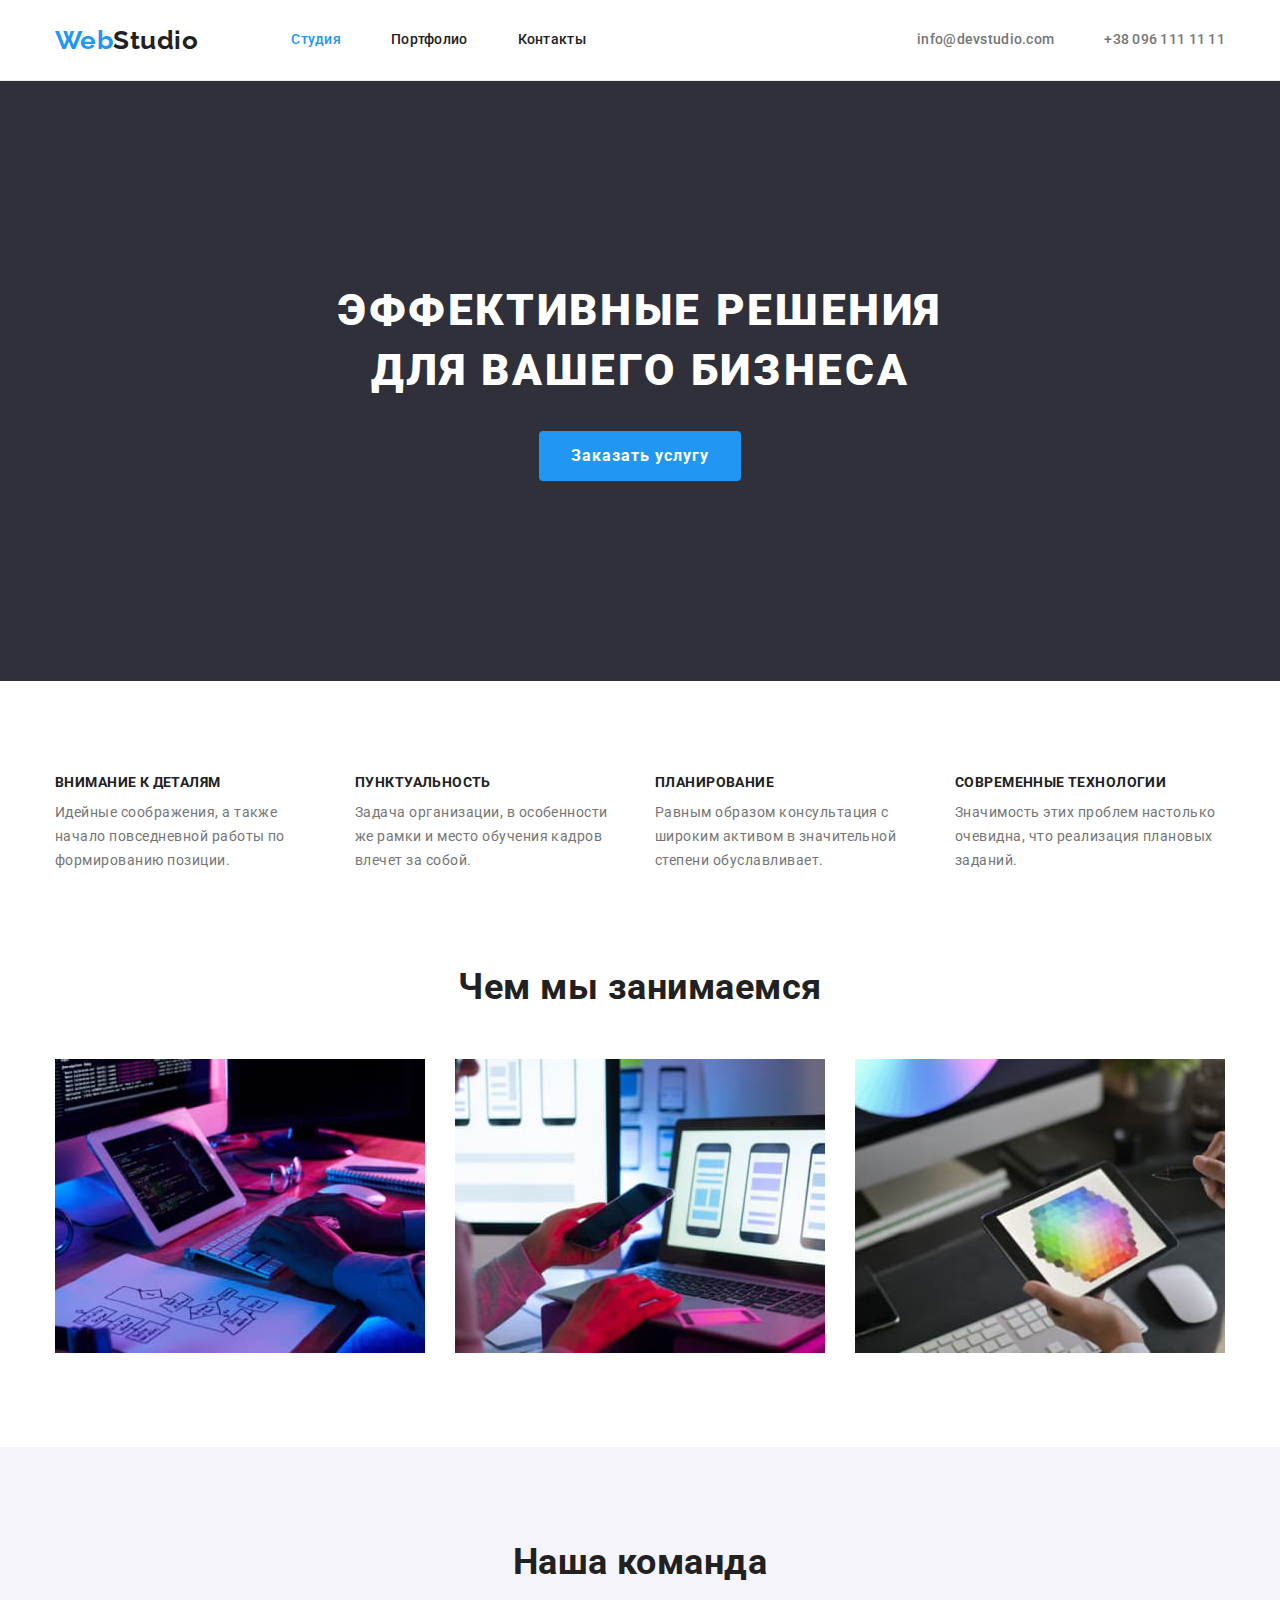
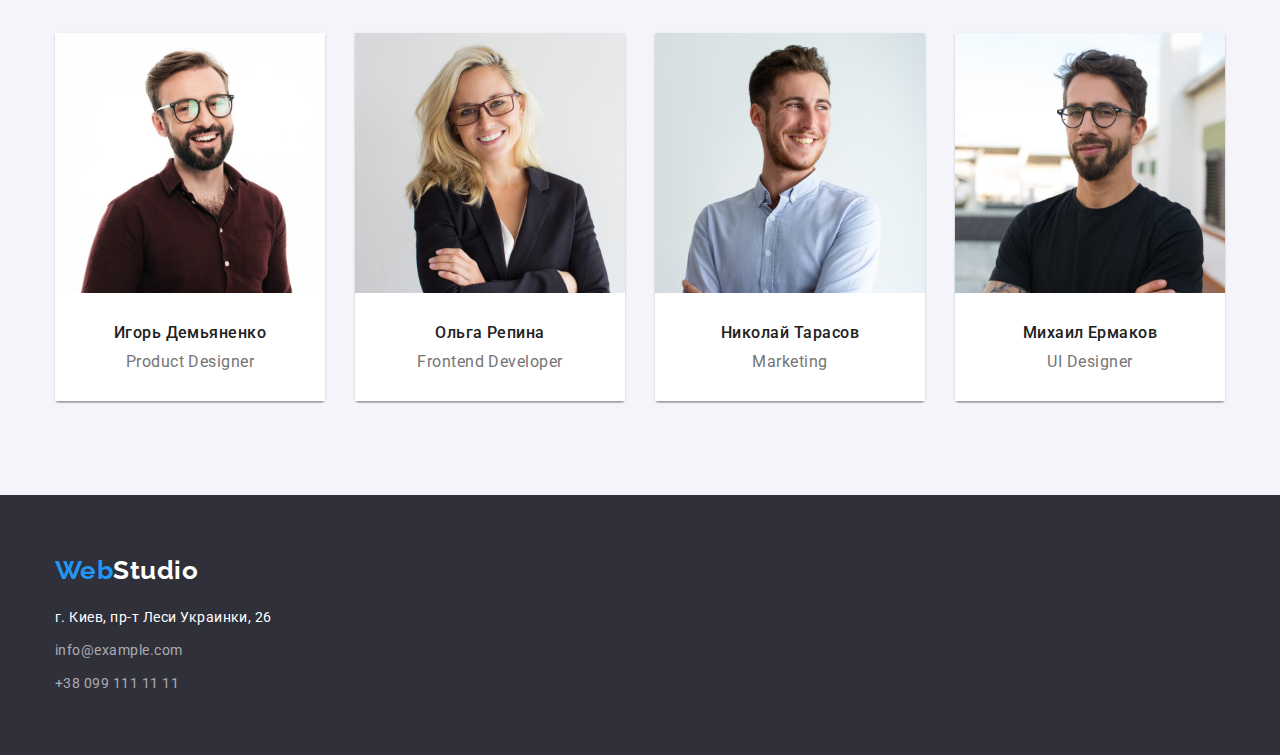
==== index.html @ 47a3d8a3 "hw4" ====
<!DOCTYPE html>
<html lang="ru">
  <head>
    <meta charset="UTF-8" />
    <meta http-equiv="X-UA-Compatible" content="IE=edge" />
    <meta name="viewport" content="width=device-width, initial-scale=1.0" />
    <title lang="en">Web-studio</title>
    <link
      href="https://fonts.googleapis.com/css2?family=Raleway:wght@700&family=Roboto:wght@400;500;700;900&display=swap"
      rel="stylesheet"
    />
    <link
      rel="stylesheet"
      href="https://cdnjs.cloudflare.com/ajax/libs/modern-normalize/1.1.0/modern-normalize.min.css"
    />
    <link rel="stylesheet" href="./css/styles.css" />
  </head>
  <body>
    <!-- Шапка сайта -->
    <header class="header">
      <div class="container nav">
        <nav class="nav">
          <a lang="en" href="./index.html" class="logo link">
            Web<span lang="en" class="logo-dark link">Studio</span>
          </a>

          <ul class="site-nav list">
            <li class="nav-item"><a href="./index.html" class="link current">Студия</a></li>
            <li class="nav-item"><a href="./portfolio.html" class="link">Портфолио</a></li>
            <li class="nav-item"><a href="" class="link">Контакты</a></li>
          </ul>
        </nav>

        <ul class="feedback list">
          <li class="feedback-item">
            <a lang="en" href="mailto:info@devstudio.com" class="link">info@devstudio.com</a>
          </li>
          <li class="feedback-item">
            <a href="tel:+380961111111" class="link">+38 096 111 11 11</a>
          </li>
        </ul>
      </div>
    </header>

    <!-- Основа -->
    <main>
      <!-- Hero -->
      <section class="hero">
        <div class="container">
          <h1 class="hero-title">
            Эффективные решения <br />
            для вашего бизнеса
          </h1>
          <button type="button" class="hero-button">Заказать услугу</button>
        </div>
      </section>

      <!-- Особенности -->
      <section class="section">
        <div class="container">
          <h2 class="section-title visually-hidden">Наши преимущества</h2>

          <ul class="features list">
            <li class="features-item">
              <h3 class="features-title">Внимание к деталям</h3>
              <p class="features-text">
                Идейные соображения, а также начало повседневной работы по формированию позиции.
              </p>
            </li>

            <li class="features-item">
              <h3 class="features-title">Пунктуальность</h3>
              <p class="features-text">
                Задача организации, в особенности же рамки и место обучения кадров влечет за собой.
              </p>
            </li>

            <li class="features-item">
              <h3 class="features-title">Планирование</h3>
              <p class="features-text">
                Равным образом консультация с широким активом в значительной степени обуславливает.
              </p>
            </li>

            <li class="features-item">
              <h3 class="features-title">Современные технологии</h3>
              <p class="features-text">
                Значимость этих проблем настолько очевидна, что реализация плановых заданий.
              </p>
            </li>
          </ul>
        </div>
      </section>

      <!-- Чем мы занимаемся -->

      <section class="section-works section">
        <div class="container">
          <h2 class="section-title">Чем мы занимаемся</h2>
          <ul class="works list">
            <li class="works-item">
              <img class="image" src="./images/img1.jpg" alt="programing" width="370" />
            </li>
            <li class="works-item">
              <img class="image" src="./images/img2.jpg" alt="designing" width="370" />
            </li>
            <li class="works-item">
              <img class="image" src="./images/img3.jpg" alt="styling" width="370" />
            </li>
          </ul>
        </div>
      </section>

      <!-- Наша команда -->
      <section class="section-team section">
        <div class="container">
          <h2 class="section-title teams">Наша команда</h2>

          <ul class="team list">
            <li class="team-item">
              <img class="image" src="./images/ihor.jpg" alt="Игорь Демьяненко" width="270" />
              <div class="team-box">
                <h3 class="team-title">Игорь Демьяненко</h3>
                <p lang="en" class="team-text">Product Designer</p>
              </div>
            </li>
            <li class="team-item">
              <img class="image" src="./images/olha.jpg" alt="Ольга Репина" width="270" />
              <div class="team-box">
                <h3 class="team-title">Ольга Репина</h3>
                <p lang="en" class="team-text">Frontend Developer</p>
              </div>
            </li>
            <li class="team-item">
              <img class="image" src="./images/nikolay.jpg" alt="Николай Тарасов" width="270" />
              <div class="team-box">
                <h3 class="team-title">Николай Тарасов</h3>
                <p lang="en" class="team-text">Marketing</p>
              </div>
            </li>
            <li class="team-item">
              <img class="image" src="./images/mihail.jpg" alt="Михаил Ермаков" width="270" />
              <div class="team-box">
                <h3 class="team-title">Михаил Ермаков</h3>
                <p lang="en" class="team-text">UI Designer</p>
              </div>
            </li>
          </ul>
        </div>
      </section>
    </main>

    <!-- Footer -->
    <footer class="footer">
      <div class="container">
        <div class="logo-bottom">
          <a lang="en" href="./index.html" class="logo link">
            Web<span lang="en" class="logo-light link">Studio</span>
          </a>
        </div>

        <address>
          <ul class="contacts list">
            <li class="contacts-item">
              <a
                href="https://goo.gl/maps/izuGYMJUY2H6Dhw59"
                target="_blank"
                rel="noopener noindex nofollow"
                class="address link"
                >г. Киев, пр-т Леси Украинки, 26</a
              >
            </li>
            <li class="contacts-item">
              <a lang="en" href="mailto:info@example.com" class="link">info@example.com</a>
            </li>

            <li class="contacts-item">
              <a href="tel:+380991111111" class="link">+38 099 111 11 11</a>
            </li>
          </ul>
        </address>
      </div>
    </footer>
  </body>
</html>
---- css/styles.css ----
/* палитра цветов
Основной цвет текста #212121;
Вторичный цвет текста #757575;
Акцентный цвет #2196F3;
Белый цвет #ffffff;
цвет фона #F5F4FA;
цвет фона темный для футера и героя #2F303A;
цвет с прзрачностью на майл и тел в футере rgba(255, 255, 255, 0.6);
*/

:root {
  --primary-text-color: #212121;
  --text-color: #757575;
  --accent-color: #2196f3;
  --white-color: #ffffff;

  --bgc-color: #f5f4fa;
  --bgc-hero-footer: #2f303a;
  --address-info-footer: rgba(255, 255, 255, 0.6);
}

/* Styles for index.html */
body {
  color: var(--primary-text-color);
  background-color: var(--white-color);

  font-family: roboto, sans-serif;
  letter-spacing: 0.03em;
}

.list {
  padding: 0;
  margin: 0;

  list-style: none;
}
.link {
  text-decoration: none;
}

.section {
  padding-top: 94px;
  padding-bottom: 94px;
}

.image {
  display: block;
  max-width: 100%;
  height: auto;
}

/* CONTAINER */

.container {
  margin-left: auto;
  margin-right: auto;

  width: 1200px;
  padding-left: 15px;
  padding-right: 15px;
}

.logo {
  color: var(--accent-color);

  font-family: 'raleway', sans-serif;
  font-weight: 700;
  font-size: 26px;
  line-height: 1.19;

  text-decoration: none;
}

.logo-dark {
  color: var(--primary-text-color);
}

/* index.html */
.header {
  border-bottom: 1px solid #ececec;

  background-color: var(--white-color);
}
.nav {
  display: flex;
  align-items: center;
}

.site-nav {
  display: flex;
  margin-left: 93px;
}

.site-nav .nav-item + .nav-item {
  margin-left: 50px;
}

.site-nav .link {
  display: block;
  padding-top: 32px;
  padding-bottom: 32px;

  color: var(--primary-text-color);

  font-weight: 500;
  font-size: 14px;
  line-height: 1.14;
  letter-spacing: 0.02em;
}

.site-nav .link:hover,
.site-nav .link:focus {
  color: var(--accent-color);
}
.site-nav .link.current {
  color: var(--accent-color);
}

.feedback {
  display: flex;
  margin-left: auto;
}

.feedback-item + .feedback-item {
  margin-left: 50px;
}

.feedback .link {
  display: block;
  padding-top: 32px;
  padding-bottom: 32px;
  color: var(--text-color);

  font-weight: 500;
  font-size: 14px;
  line-height: 1.14;
  letter-spacing: 0.02em;
}
.feedback .link:hover,
.feedback .link:focus {
  color: var(--accent-color);
}

/* HERO */
.hero {
  padding-top: 200px;
  padding-bottom: 200px;
  background-color: var(--bgc-hero-footer);
  text-align: center;
}
.hero-title {
  margin-top: 0;
  margin-bottom: 30px;

  color: var(--white-color);

  font-weight: 900;
  font-size: 44px;
  line-height: 1.36;

  letter-spacing: 0.06em;
  text-transform: uppercase;
}

.hero-button {
  display: inline-block;
  border: transparent;
  border-radius: 4px;

  padding: 10px 32px;
  min-width: 200px;

  color: var(--white-color);
  background-color: var(--accent-color);

  font-family: inherit;
  font-weight: 700;
  font-size: 16px;
  line-height: 1.88;
  letter-spacing: 0.06em;

  cursor: pointer;
}

/* works */
.section-works {
  padding-top: 0;
}

.works {
  display: flex;
}

.works-item {
  width: 370px;
}
.works-item:not(:first-child) {
  margin-left: 30px;
}

.section-title {
  margin-top: 0;
  margin-bottom: 50px;

  color: var(--primary-text-color);

  font-size: 36px;
  line-height: 1.17;
  text-align: center;
}

.visually-hidden {
  position: absolute;
  white-space: nowrap;
  width: 1px;
  height: 1px;
  overflow: hidden;
  border: 0;
  padding: 0;
  clip: rect(0 0 0 0);
  clip-path: inset(50%);
  margin: -1px;
}

/* section-team */
.section-team {
  background-color: var(--bgc-color);
}

/* Features */
.features {
  display: flex;
}

.features-item {
  width: 270px;
}
.features-item:not(:first-child) {
  margin-left: 30px;
}

.features-title {
  margin-top: 0;
  margin-bottom: 10px;

  color: var(--primary-text-color);

  font-size: 14px;
  line-height: 1.14;
  letter-spacing: 0.03em;
  text-transform: uppercase;
}
.features-text {
  margin-top: 0;
  margin-bottom: 0;

  color: var(--text-color);

  font-size: 14px;
  line-height: 1.71;
}

/* team */

.section-title .teams {
  margin-top: 0;
  margin-bottom: 94px;

  color: var(--primary-text-color);

  font-weight: 500;
  font-size: 16px;
  line-height: 1.19;
}

.team {
  display: flex;
}

.team-item {
  width: 270px;

  box-shadow: 0px 1px 3px rgba(0, 0, 0, 0.12), 0px 1px 1px rgba(0, 0, 0, 0.14),
    0px 2px 1px rgba(0, 0, 0, 0.2);
  border-radius: 0px 0px 4px 4px;
}
.team-item:not(:first-child) {
  margin-left: 30px;
}

.team-item > .image {
  margin-bottom: 0;
}
.team-box {
  margin: 0;
  padding: 30px;

  text-align: center;
  background-color: var(--white-color);
}

.team-title {
  margin: 0;
  margin-bottom: 10px;

  color: var(--primary-text-color);

  font-weight: 500;
  font-size: 16px;
  line-height: 1.19;
}

.team-text {
  margin: 0;
  padding: 0;
  color: var(--text-color);

  font-size: 16px;
  line-height: 1.19;
}

/* footer */

.footer {
  padding-top: 60px;
  padding-bottom: 60px;

  background-color: var(--bgc-hero-footer);
}

.logo-light {
  color: var(--white-color);
}

.logo-bottom {
  display: block;
  margin-bottom: 20px;
}

.contacts .address.link {
  display: inline-block;

  color: var(--white-color);
}

.contacts .link {
  color: var(--address-info-footer);
}

.contacts {
  display: block;
  font-style: normal;
  font-size: 14px;
  line-height: 1.71;
}

.contacts-item:not(:last-child) {
  margin-bottom: 9px;
}

/* portfolio.html */

.filter {
  display: flex;
  margin-bottom: 50px;
  justify-content: center;
}
.filter-item + .filter-item {
  margin-left: 8px;
}
.filter-item {
  border-radius: 4px;
}

.filter-button {
  display: inline-block;
  border: transparent;
  border-radius: 4px;

  padding: 6px 22px;
  min-width: 73px;

  color: var(--primary-text-color);
  background-color: var(--bgc-color);

  font-family: inherit;
  font-weight: 500;
  font-size: 16px;
  line-height: 1.63;
  text-align: center;
  letter-spacing: 0.03em;

  cursor: pointer;
}
.filter-button:hover,
.filter-button:focus {
  color: var(--white-color);
  background-color: var(--accent-color);
}

.cards {
  display: flex;
  flex-wrap: wrap;
  margin: -15px;
}

.cards-item {
  width: calc((100% - 90px) / 3);
  margin: 15px;
}

.cards-item:nth-last-child(-n + 3) {
  margin-bottom: 0;
}

.cards-box {
  margin: 0;
  padding: 20px 24px 20px 24px;
  background-color: var(--white-color);

  border: 1px solid #eeeeee;
  border-top: none;
}

.cards-title {
  margin-top: 0;
  margin-bottom: 4px;
  color: var(--primary-text-color);

  font-size: 18px;
  line-height: 2;
  letter-spacing: 0.06em;
}
.cards-text {
  margin: 0;
  color: var(--text-color);

  font-size: 16px;
  line-height: 1.88;
}
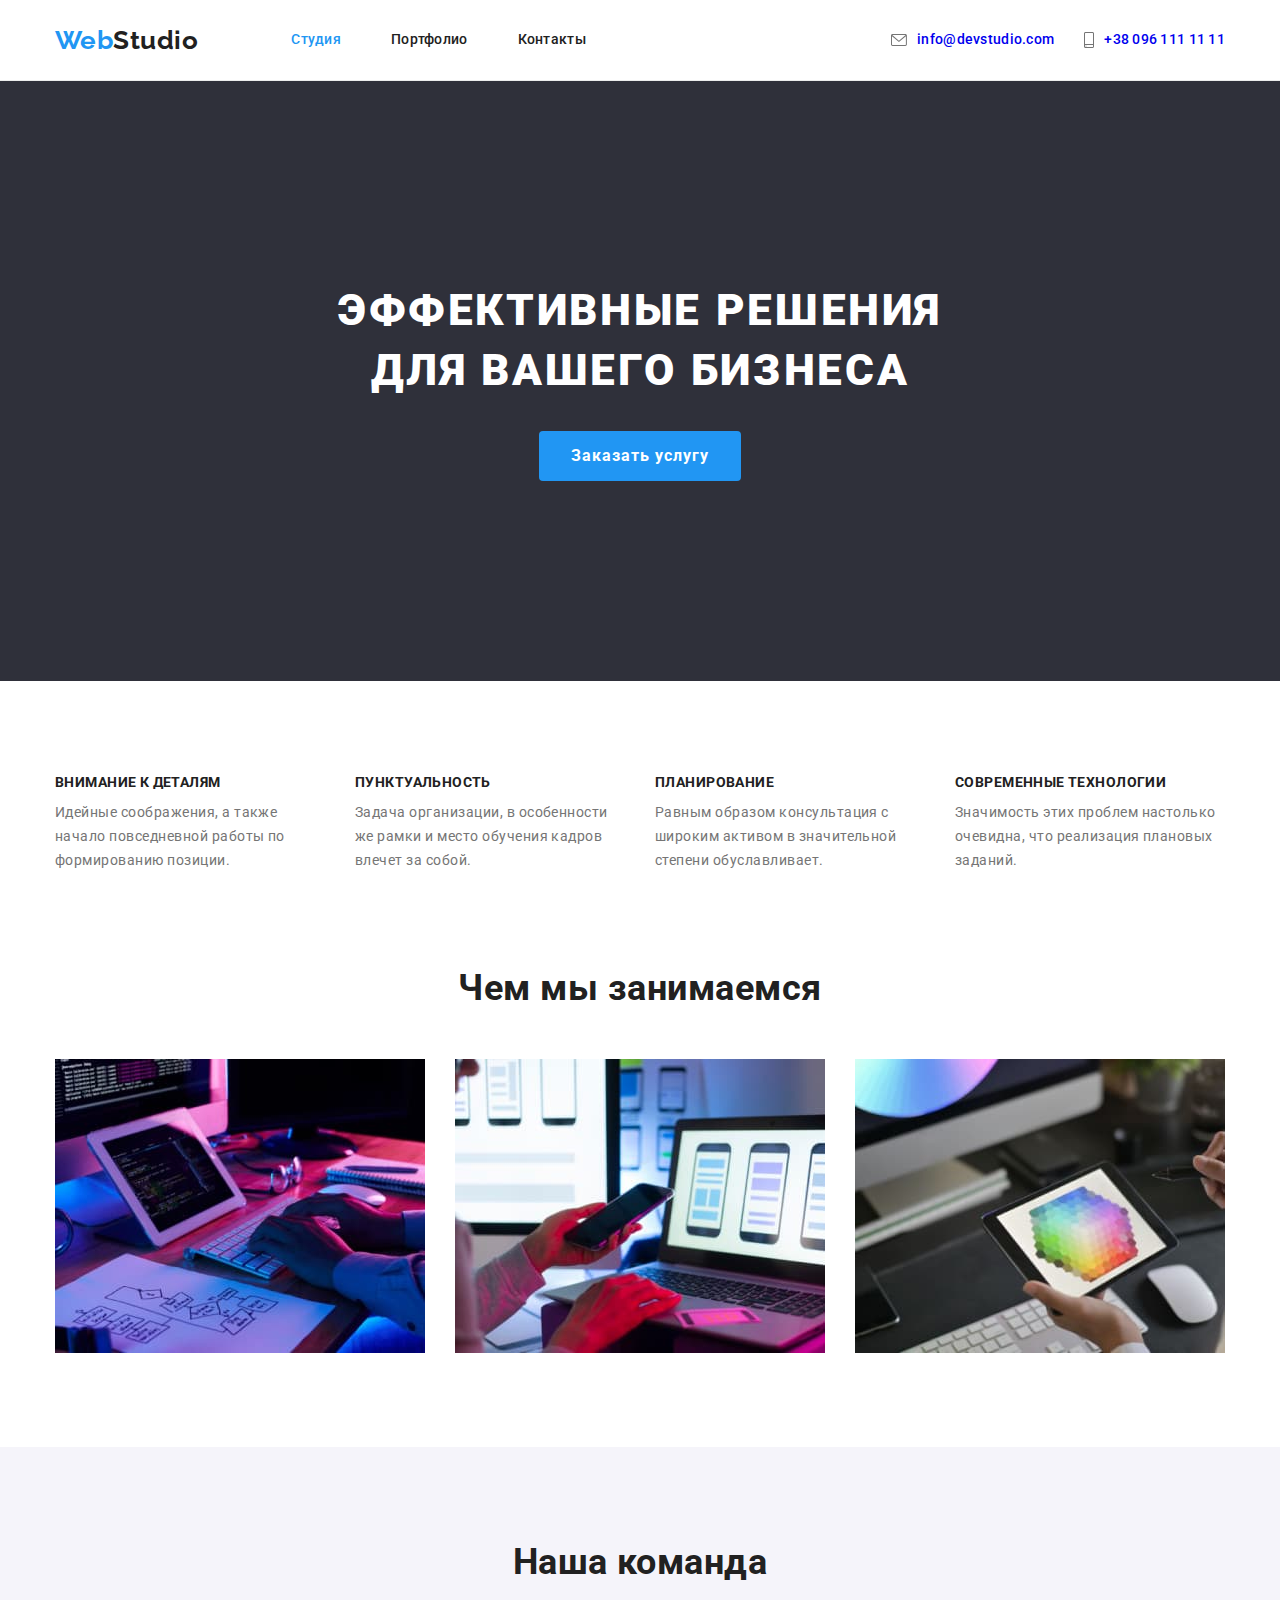
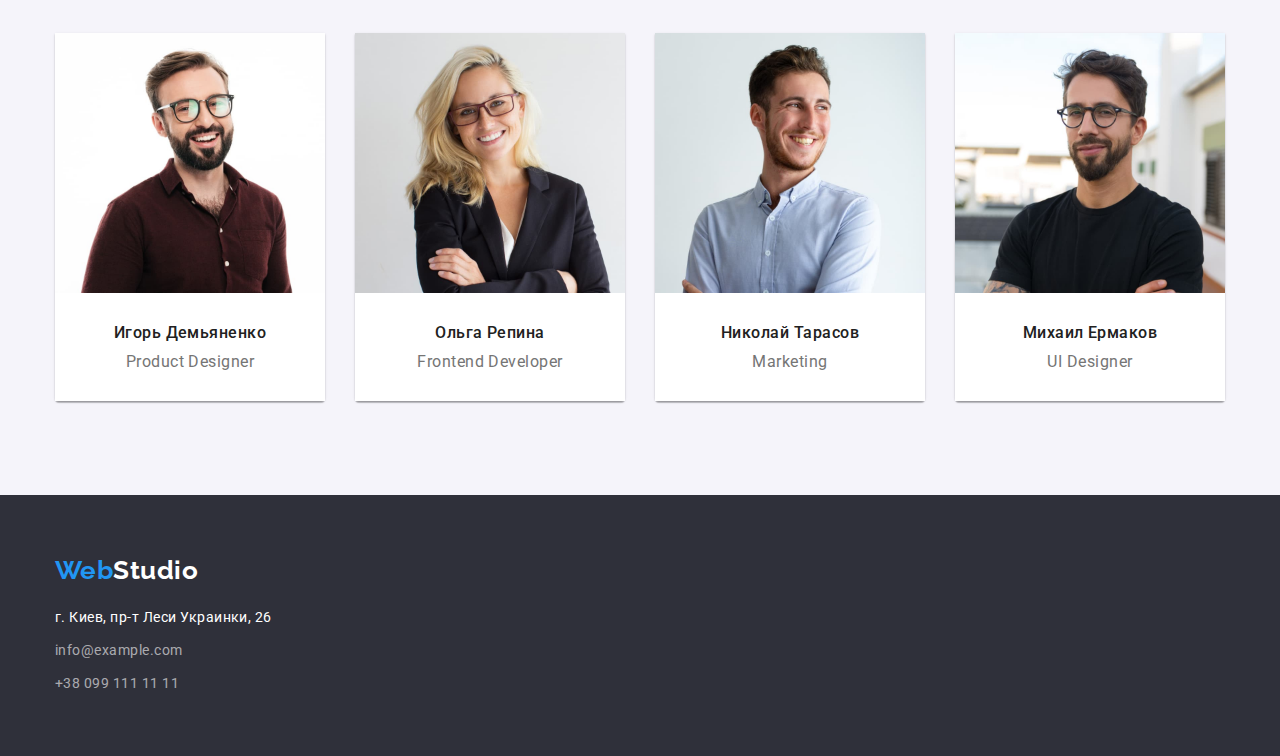
==== commit a4969f87: "hw4 ..." ====
--- a/index.html
+++ b/index.html
@@ -33,10 +33,20 @@
 
         <ul class="feedback list">
           <li class="feedback-item">
-            <a lang="en" href="mailto:info@devstudio.com" class="link">info@devstudio.com</a>
+            <a lang="en" href="mailto:info@devstudio.com" class="test link">
+              <svg class="icons-mail">
+                <use href="./images/icons.svg#icon-mail"></use>
+              </svg>
+              info@devstudio.com
+            </a>
           </li>
           <li class="feedback-item">
-            <a href="tel:+380961111111" class="link">+38 096 111 11 11</a>
+            <a href="tel:+380961111111" class="link">
+              <svg class="icons-tel">
+                <use href="./images/icons.svg#icon-smartphone"></use>
+              </svg>
+              +38 096 111 11 11
+            </a>
           </li>
         </ul>
       </div>
--- a/css/styles.css
+++ b/css/styles.css
@@ -122,24 +122,43 @@
 }
 
 .feedback-item + .feedback-item {
-  margin-left: 50px;
+  margin-left: 30px;
 }
 
 .feedback .link {
-  display: block;
+  display: inline-flex;
+  align-items: center;
   padding-top: 32px;
   padding-bottom: 32px;
-  color: var(--text-color);
+  fill: var(--text-color);
 
   font-weight: 500;
   font-size: 14px;
   line-height: 1.14;
   letter-spacing: 0.02em;
 }
-.feedback .link:hover,
-.feedback .link:focus {
-  color: var(--accent-color);
-}
+.feedback .link:hover {
+  fill: var(--accent-color);
+}
+
+.icons-mail {
+  width: 16px;
+  height: 12px;
+  margin-right: 10px;
+}
+.icons-tel {
+  width: 10px;
+  height: 16px;
+  margin-right: 10px;
+}
+/* 
+.icon-tel:hover {
+  fill: var(--accent-color);
+}
+
+.icons-mail:hover {
+  fill: var(--accent-color);
+} */
 
 /* HERO */
 .hero {
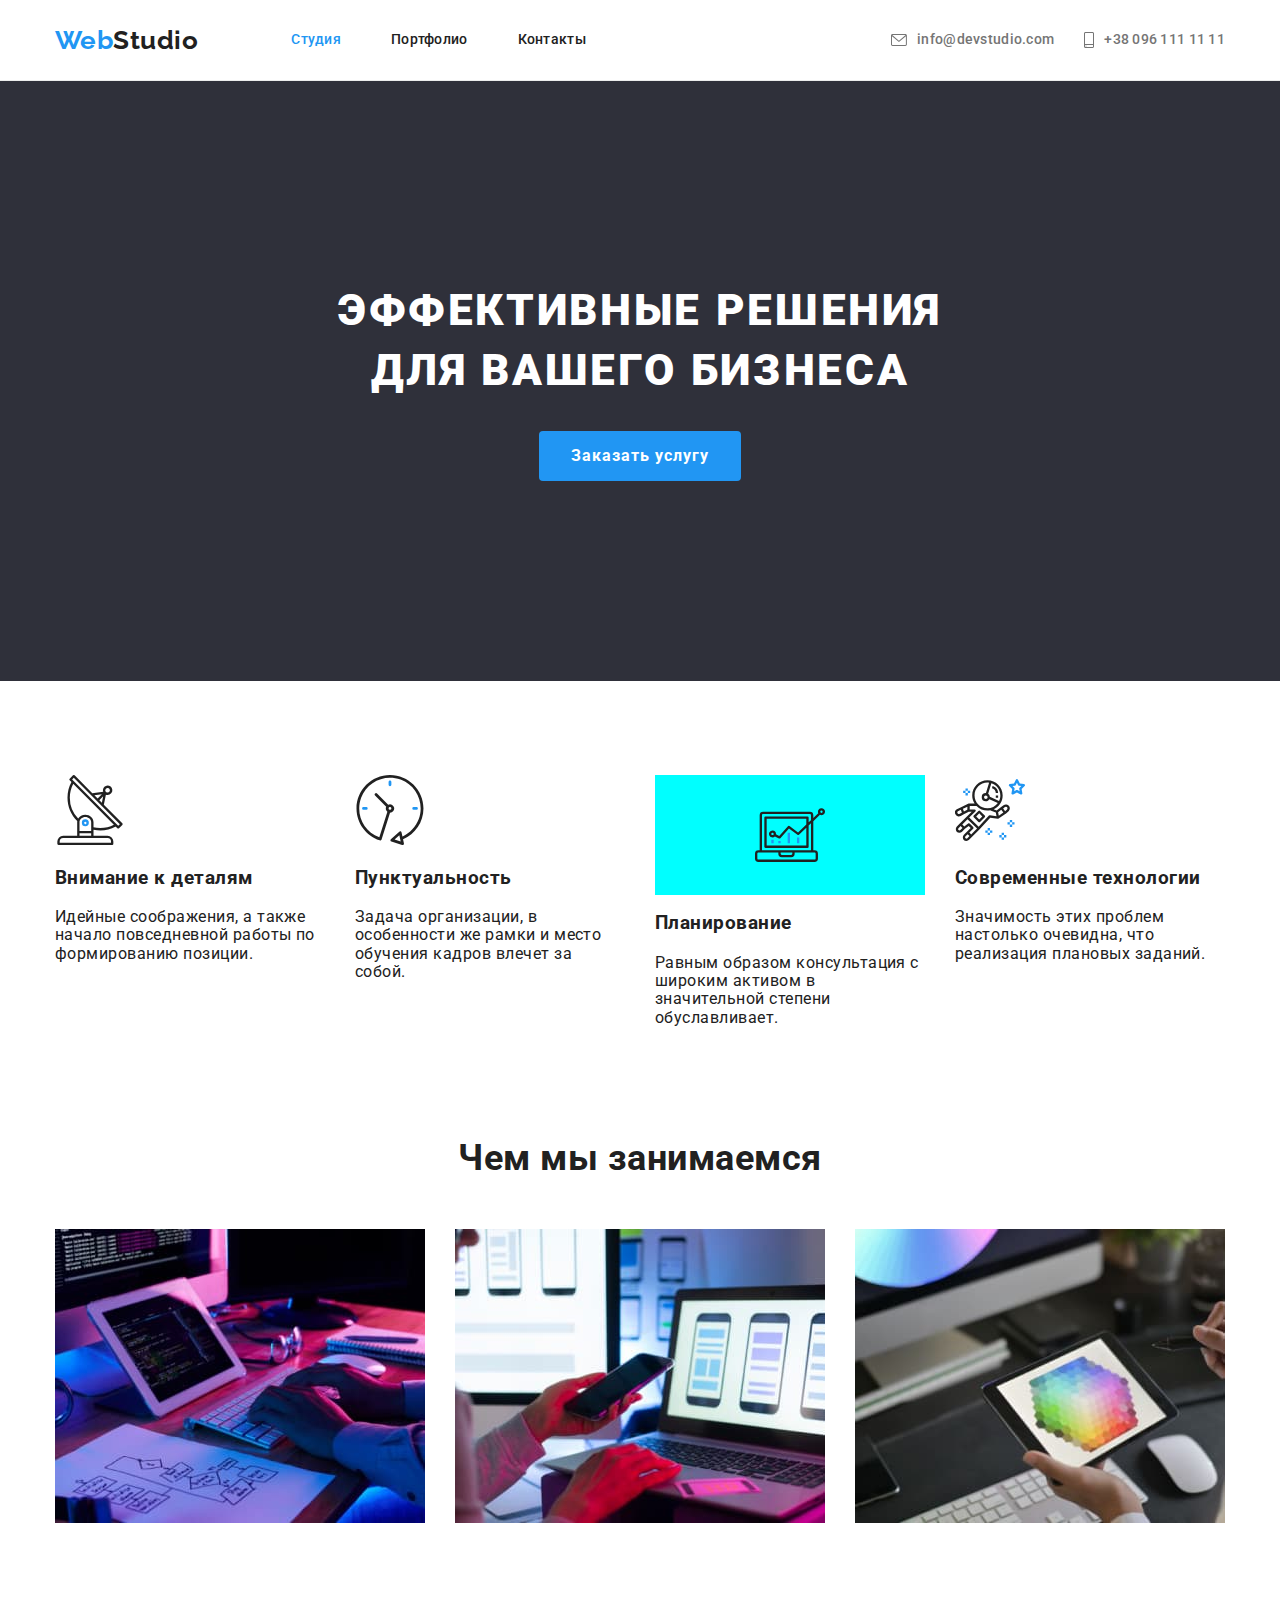
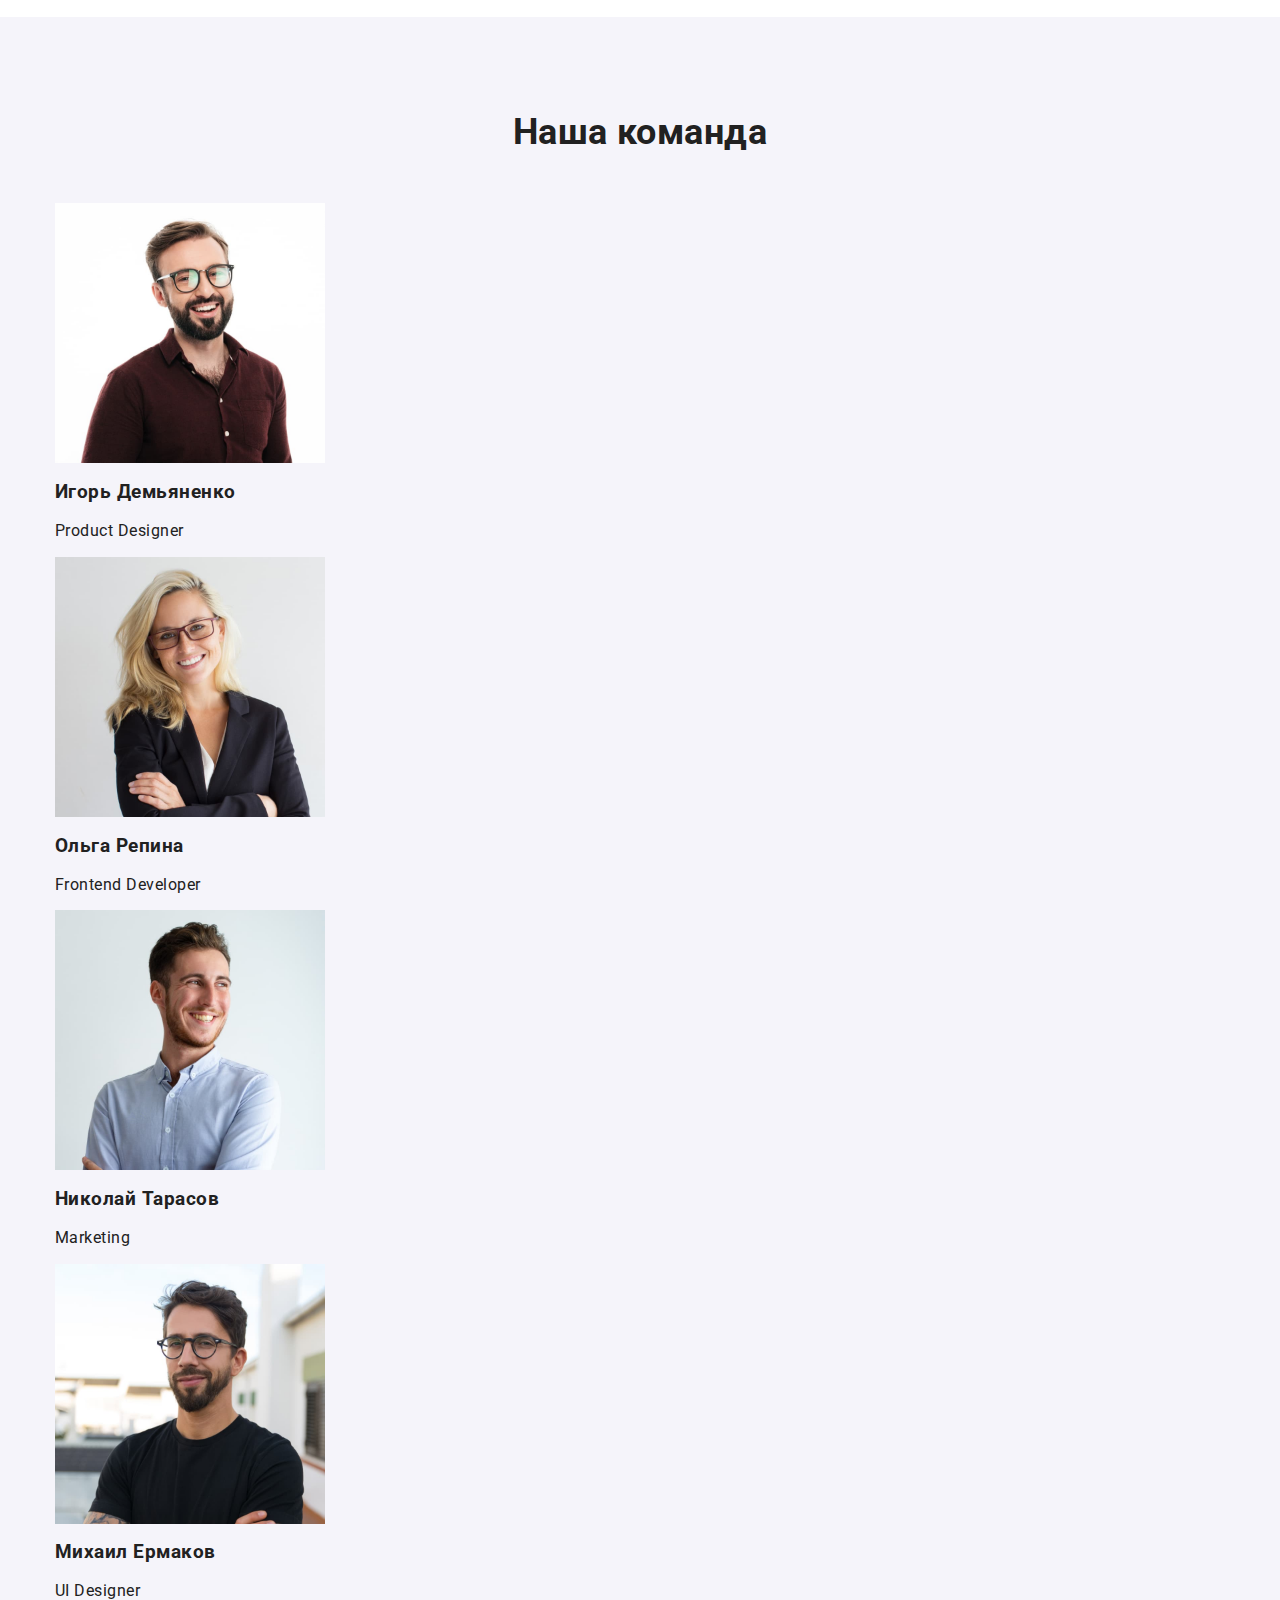
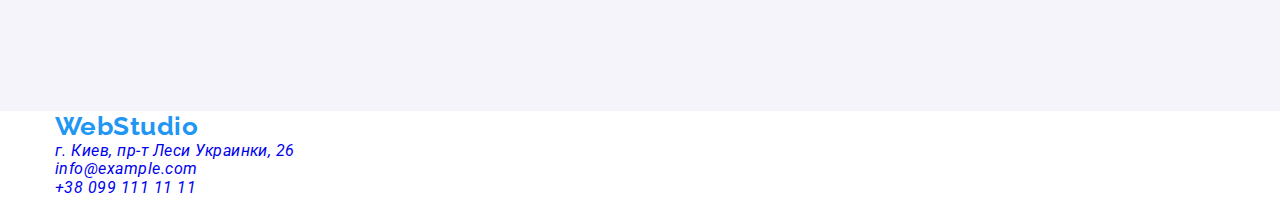
==== commit fd138558: "продовження 4" ====
--- a/index.html
+++ b/index.html
@@ -41,7 +41,7 @@
             </a>
           </li>
           <li class="feedback-item">
-            <a href="tel:+380961111111" class="link">
+            <a href="tel:+380961111111" class="test link">
               <svg class="icons-tel">
                 <use href="./images/icons.svg#icon-smartphone"></use>
               </svg>
@@ -72,6 +72,9 @@
 
           <ul class="features list">
             <li class="features-item">
+              <svg class="features-icon">
+                <use href="./images/icons.svg#icon-antenna"></use>
+              </svg>
               <h3 class="features-title">Внимание к деталям</h3>
               <p class="features-text">
                 Идейные соображения, а также начало повседневной работы по формированию позиции.
@@ -79,6 +82,9 @@
             </li>
 
             <li class="features-item">
+              <svg class="features-icon">
+                <use href="./images/icons.svg#icon-clock"></use>
+              </svg>
               <h3 class="features-title">Пунктуальность</h3>
               <p class="features-text">
                 Задача организации, в особенности же рамки и место обучения кадров влечет за собой.
@@ -86,6 +92,11 @@
             </li>
 
             <li class="features-item">
+              <div class="icons">
+                <svg class="features-icon">
+                  <use href="./images/icons.svg#icon-diagram"></use>
+                </svg>
+              </div>
               <h3 class="features-title">Планирование</h3>
               <p class="features-text">
                 Равным образом консультация с широким активом в значительной степени обуславливает.
@@ -93,6 +104,9 @@
             </li>
 
             <li class="features-item">
+              <svg class="features-icon">
+                <use href="./images/icons.svg#icon-astronaut"></use>
+              </svg>
               <h3 class="features-title">Современные технологии</h3>
               <p class="features-text">
                 Значимость этих проблем настолько очевидна, что реализация плановых заданий.
--- a/css/styles.css
+++ b/css/styles.css
@@ -130,35 +130,35 @@
   align-items: center;
   padding-top: 32px;
   padding-bottom: 32px;
-  fill: var(--text-color);
+
+  color: var(--text-color);
 
   font-weight: 500;
   font-size: 14px;
   line-height: 1.14;
   letter-spacing: 0.02em;
 }
-.feedback .link:hover {
-  fill: var(--accent-color);
+.feedback .link:hover,
+.feedback .link:focus {
+  color: var(--accent-color);
 }
 
 .icons-mail {
   width: 16px;
   height: 12px;
   margin-right: 10px;
+  fill: var(--text-color);
 }
 .icons-tel {
   width: 10px;
   height: 16px;
   margin-right: 10px;
-}
-/* 
-.icon-tel:hover {
+  fill: var(--text-color);
+}
+.icons-mail:hover,
+.icons-tel:hover {
   fill: var(--accent-color);
 }
-
-.icons-mail:hover {
-  fill: var(--accent-color);
-} */
 
 /* HERO */
 .hero {
@@ -258,6 +258,24 @@
   margin-left: 30px;
 }
 
+.icons {
+  display: inline-flex;
+  margin: 0;
+  padding: 0;
+  width: 270px;
+  height: 120px;
+  /* content: ''; */
+  justify-content: center;
+  align-items: center;
+  background-color: aqua;
+}
+.features-icon {
+  
+  width: 70px;
+  height: 70px;
+  
+  
+
 .features-title {
   margin-top: 0;
   margin-bottom: 10px;
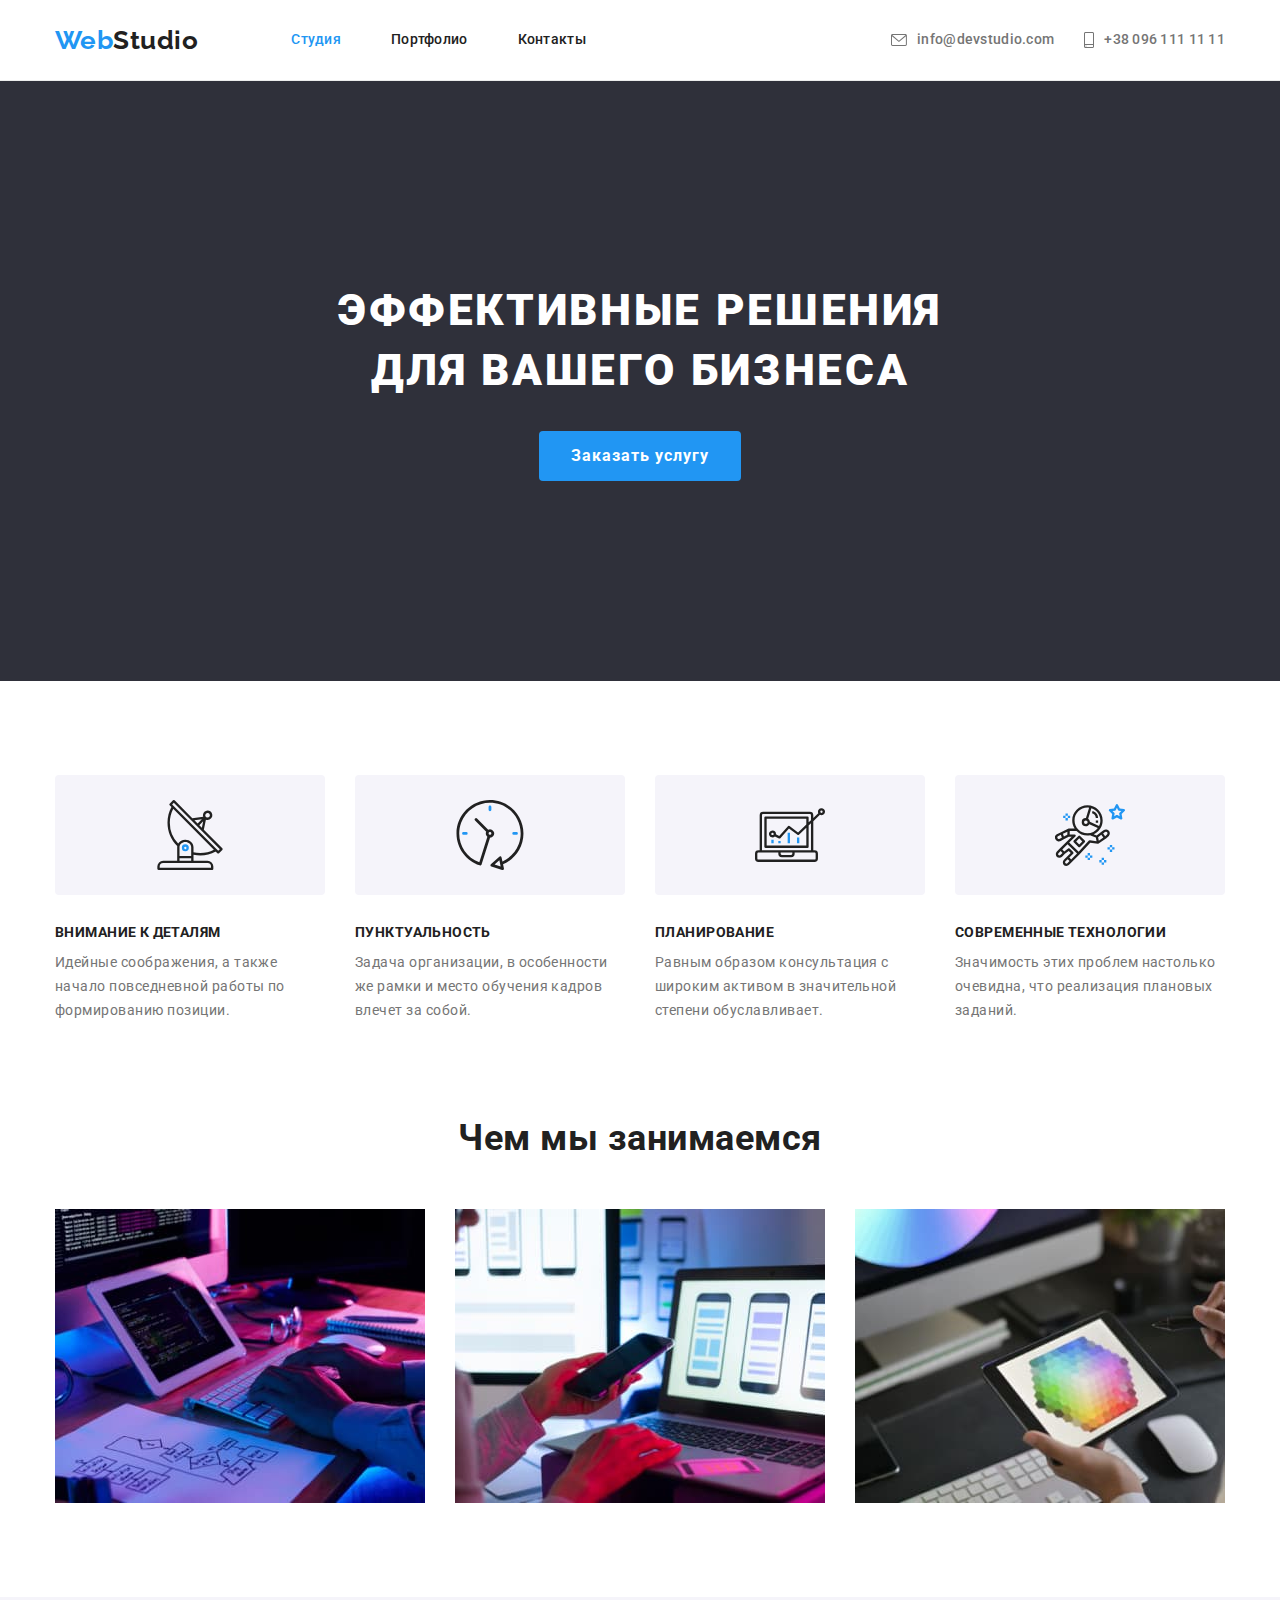
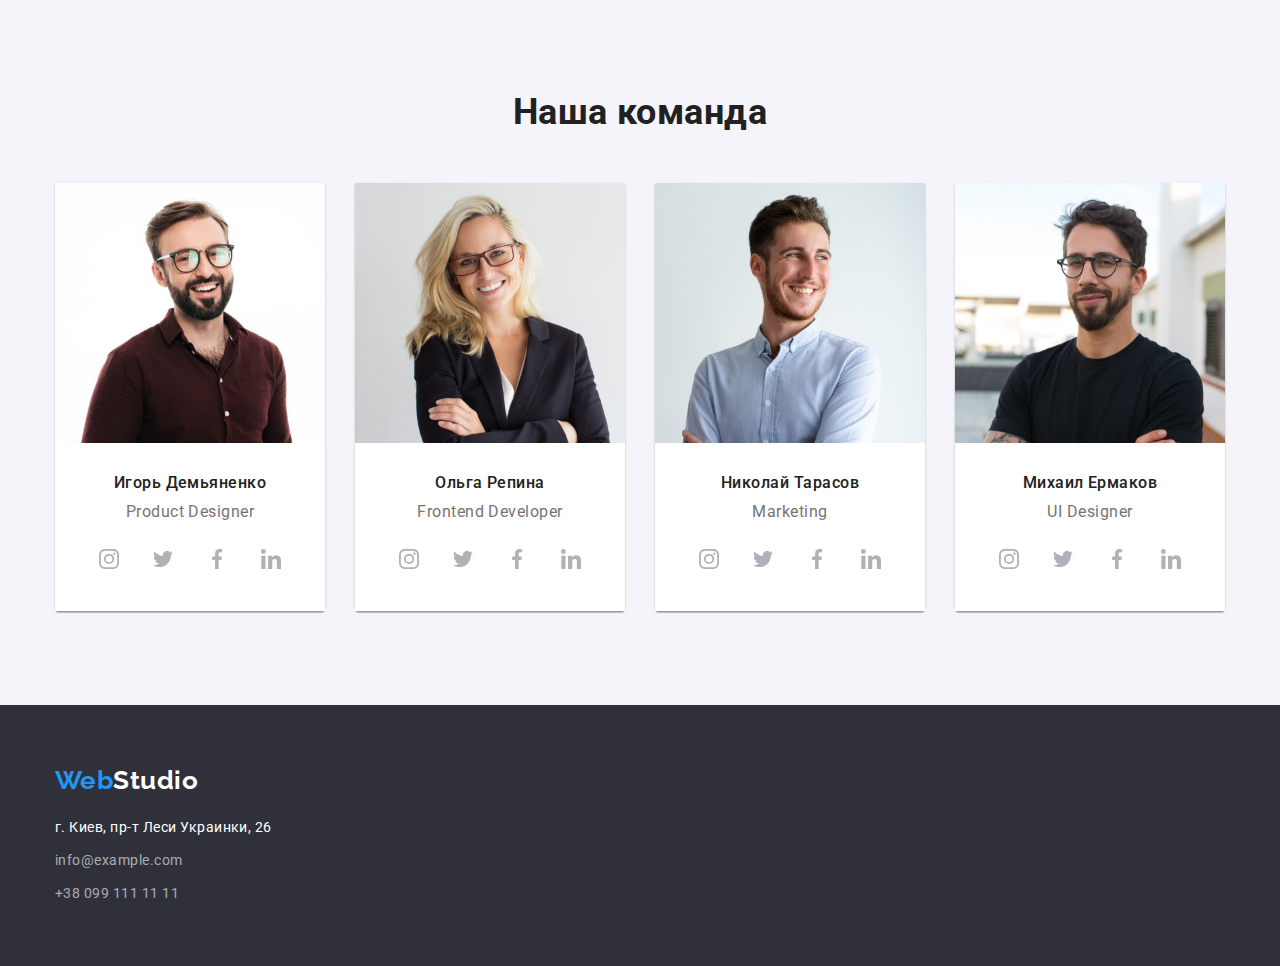
==== commit a7364344: "hw4 section team" ====
--- a/index.html
+++ b/index.html
@@ -33,15 +33,15 @@
 
         <ul class="feedback list">
           <li class="feedback-item">
-            <a lang="en" href="mailto:info@devstudio.com" class="test link">
+            <a lang="en" href="mailto:info@devstudio.com" class="link">
               <svg class="icons-mail">
-                <use href="./images/icons.svg#icon-mail"></use>
+                <use href="./images/icons.svg#icon-mail "></use>
               </svg>
               info@devstudio.com
             </a>
           </li>
           <li class="feedback-item">
-            <a href="tel:+380961111111" class="test link">
+            <a href="tel:+380961111111" class="link">
               <svg class="icons-tel">
                 <use href="./images/icons.svg#icon-smartphone"></use>
               </svg>
@@ -72,9 +72,11 @@
 
           <ul class="features list">
             <li class="features-item">
-              <svg class="features-icon">
-                <use href="./images/icons.svg#icon-antenna"></use>
-              </svg>
+              <div class="icons">
+                <svg class="features-icon">
+                  <use href="./images/icons.svg#icon-antenna"></use>
+                </svg>
+              </div>
               <h3 class="features-title">Внимание к деталям</h3>
               <p class="features-text">
                 Идейные соображения, а также начало повседневной работы по формированию позиции.
@@ -82,9 +84,11 @@
             </li>
 
             <li class="features-item">
-              <svg class="features-icon">
-                <use href="./images/icons.svg#icon-clock"></use>
-              </svg>
+              <div class="icons">
+                <svg class="features-icon">
+                  <use href="./images/icons.svg#icon-clock"></use>
+                </svg>
+              </div>
               <h3 class="features-title">Пунктуальность</h3>
               <p class="features-text">
                 Задача организации, в особенности же рамки и место обучения кадров влечет за собой.
@@ -104,9 +108,11 @@
             </li>
 
             <li class="features-item">
-              <svg class="features-icon">
-                <use href="./images/icons.svg#icon-astronaut"></use>
-              </svg>
+              <div class="icons">
+                <svg class="features-icon">
+                  <use href="./images/icons.svg#icon-astronaut"></use>
+                </svg>
+              </div>
               <h3 class="features-title">Современные технологии</h3>
               <p class="features-text">
                 Значимость этих проблем настолько очевидна, что реализация плановых заданий.
@@ -146,6 +152,36 @@
               <div class="team-box">
                 <h3 class="team-title">Игорь Демьяненко</h3>
                 <p lang="en" class="team-text">Product Designer</p>
+                <ul class="social-links list">
+                  <li class="social-item">
+                    <a href="" class="link">
+                      <svg class="social-icons">
+                        <use href="./images/icons.svg#icon-instagram"></use>
+                      </svg>
+                    </a>
+                  </li>
+                  <li class="social-item">
+                    <a href="" class="link">
+                      <svg class="social-icons">
+                        <use href="./images/icons.svg#icon-twitter"></use>
+                      </svg>
+                    </a>
+                  </li>
+                  <li class="social-item">
+                    <a href="" class="link">
+                      <svg class="social-icons">
+                        <use href="./images/icons.svg#icon-facebook"></use>
+                      </svg>
+                    </a>
+                  </li>
+                  <li class="social-item">
+                    <a href="" class="link">
+                      <svg class="social-icons">
+                        <use href="./images/icons.svg#icon-linkedin"></use>
+                      </svg>
+                    </a>
+                  </li>
+                </ul>
               </div>
             </li>
             <li class="team-item">
@@ -153,6 +189,36 @@
               <div class="team-box">
                 <h3 class="team-title">Ольга Репина</h3>
                 <p lang="en" class="team-text">Frontend Developer</p>
+                <ul class="social-links list">
+                  <li class="social-item">
+                    <a href="" class="link">
+                      <svg class="social-icons">
+                        <use href="./images/icons.svg#icon-instagram"></use>
+                      </svg>
+                    </a>
+                  </li>
+                  <li class="social-item">
+                    <a href="" class="link">
+                      <svg class="social-icons">
+                        <use href="./images/icons.svg#icon-twitter"></use>
+                      </svg>
+                    </a>
+                  </li>
+                  <li class="social-item">
+                    <a href="" class="link">
+                      <svg class="social-icons">
+                        <use href="./images/icons.svg#icon-facebook"></use>
+                      </svg>
+                    </a>
+                  </li>
+                  <li class="social-item">
+                    <a href="" class="link">
+                      <svg class="social-icons">
+                        <use href="./images/icons.svg#icon-linkedin"></use>
+                      </svg>
+                    </a>
+                  </li>
+                </ul>
               </div>
             </li>
             <li class="team-item">
@@ -160,6 +226,36 @@
               <div class="team-box">
                 <h3 class="team-title">Николай Тарасов</h3>
                 <p lang="en" class="team-text">Marketing</p>
+                <ul class="social-links list">
+                  <li class="social-item">
+                    <a href="" class="link">
+                      <svg class="social-icons">
+                        <use href="./images/icons.svg#icon-instagram"></use>
+                      </svg>
+                    </a>
+                  </li>
+                  <li class="social-item">
+                    <a href="" class="link">
+                      <svg class="social-icons">
+                        <use href="./images/icons.svg#icon-twitter"></use>
+                      </svg>
+                    </a>
+                  </li>
+                  <li class="social-item">
+                    <a href="" class="link">
+                      <svg class="social-icons">
+                        <use href="./images/icons.svg#icon-facebook"></use>
+                      </svg>
+                    </a>
+                  </li>
+                  <li class="social-item">
+                    <a href="" class="link">
+                      <svg class="social-icons">
+                        <use href="./images/icons.svg#icon-linkedin"></use>
+                      </svg>
+                    </a>
+                  </li>
+                </ul>
               </div>
             </li>
             <li class="team-item">
@@ -167,6 +263,36 @@
               <div class="team-box">
                 <h3 class="team-title">Михаил Ермаков</h3>
                 <p lang="en" class="team-text">UI Designer</p>
+                <ul class="social-links list">
+                  <li class="social-item">
+                    <a href="" class="link">
+                      <svg class="social-icons">
+                        <use href="./images/icons.svg#icon-instagram"></use>
+                      </svg>
+                    </a>
+                  </li>
+                  <li class="social-item">
+                    <a href="" class="link">
+                      <svg class="social-icons">
+                        <use href="./images/icons.svg#icon-twitter"></use>
+                      </svg>
+                    </a>
+                  </li>
+                  <li class="social-item">
+                    <a href="" class="link">
+                      <svg class="social-icons">
+                        <use href="./images/icons.svg#icon-facebook"></use>
+                      </svg>
+                    </a>
+                  </li>
+                  <li class="social-item">
+                    <a href="" class="link">
+                      <svg class="social-icons">
+                        <use href="./images/icons.svg#icon-linkedin"></use>
+                      </svg>
+                    </a>
+                  </li>
+                </ul>
               </div>
             </li>
           </ul>
--- a/css/styles.css
+++ b/css/styles.css
@@ -143,6 +143,16 @@
   color: var(--accent-color);
 }
 
+.feedback .link:hover .icons-mail,
+.feedback .link:focus .icons-mail {
+  fill: var(--accent-color);
+}
+
+.feedback .link:hover .icons-tel,
+.feedback .link:focus .icons-tel {
+  fill: var(--accent-color);
+}
+
 .icons-mail {
   width: 16px;
   height: 12px;
@@ -155,10 +165,10 @@
   margin-right: 10px;
   fill: var(--text-color);
 }
-.icons-mail:hover,
+/* .icons-mail:hover,
 .icons-tel:hover {
   fill: var(--accent-color);
-}
+} */
 
 /* HERO */
 .hero {
@@ -260,21 +270,21 @@
 
 .icons {
   display: inline-flex;
-  margin: 0;
-  padding: 0;
+  margin-bottom: 30px;
+
   width: 270px;
   height: 120px;
-  /* content: ''; */
+
   justify-content: center;
   align-items: center;
-  background-color: aqua;
-}
+  background-color: var(--bgc-color);
+  border-radius: 4px;
+}
+
 .features-icon {
-  
   width: 70px;
   height: 70px;
-  
-  
+}
 
 .features-title {
   margin-top: 0;
@@ -349,6 +359,7 @@
 
 .team-text {
   margin: 0;
+  margin-bottom: 16px;
   padding: 0;
   color: var(--text-color);
 
@@ -356,6 +367,28 @@
   line-height: 1.19;
 }
 
+/* social-links */
+.social-links {
+  display: flex;
+  justify-content: center;
+}
+.social-links .link {
+  width: 44px;
+  height: 44px;
+  background-color: var(--white-color);
+  border-radius: 50%;
+  display: flex;
+  align-items: center;
+  justify-content: center;
+}
+.social-item + .social-item {
+  margin-left: 10px;
+}
+
+.social-icons {
+  width: 20px;
+  height: 20px;
+}
 /* footer */
 
 .footer {
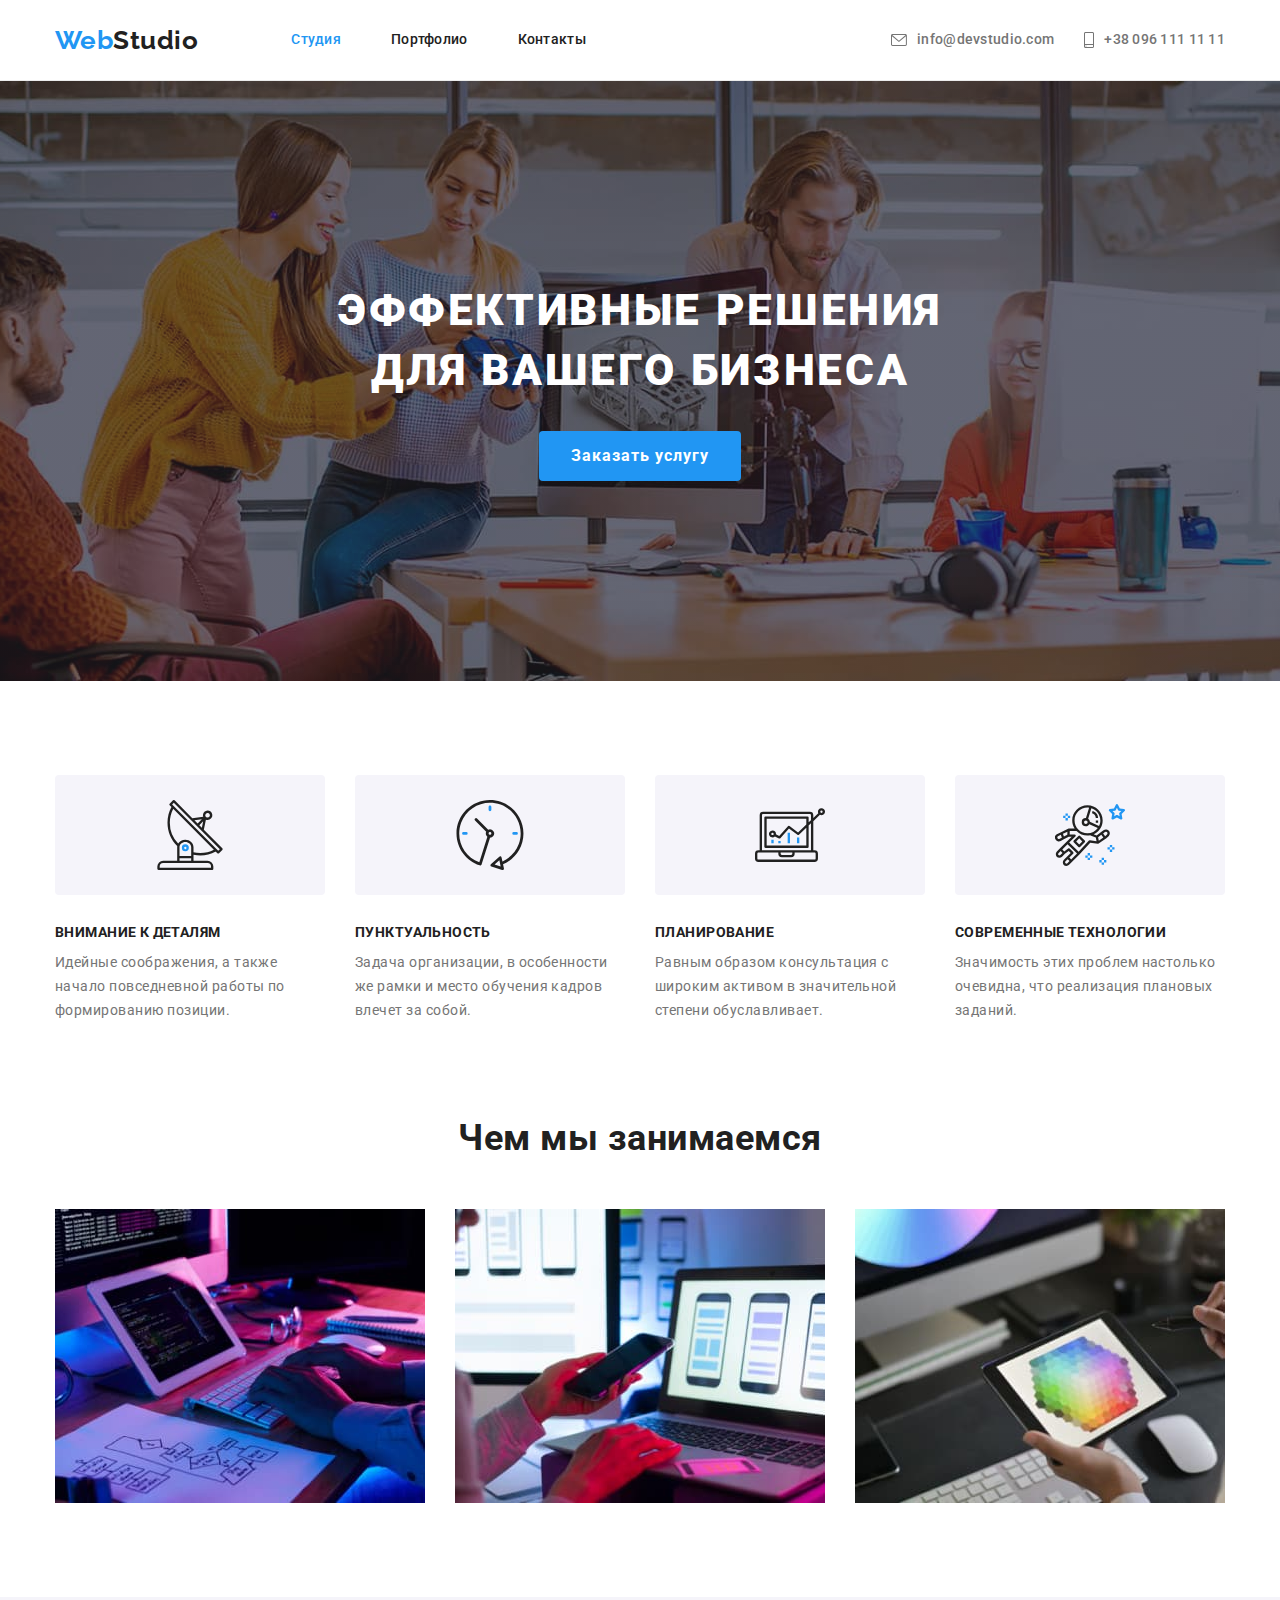
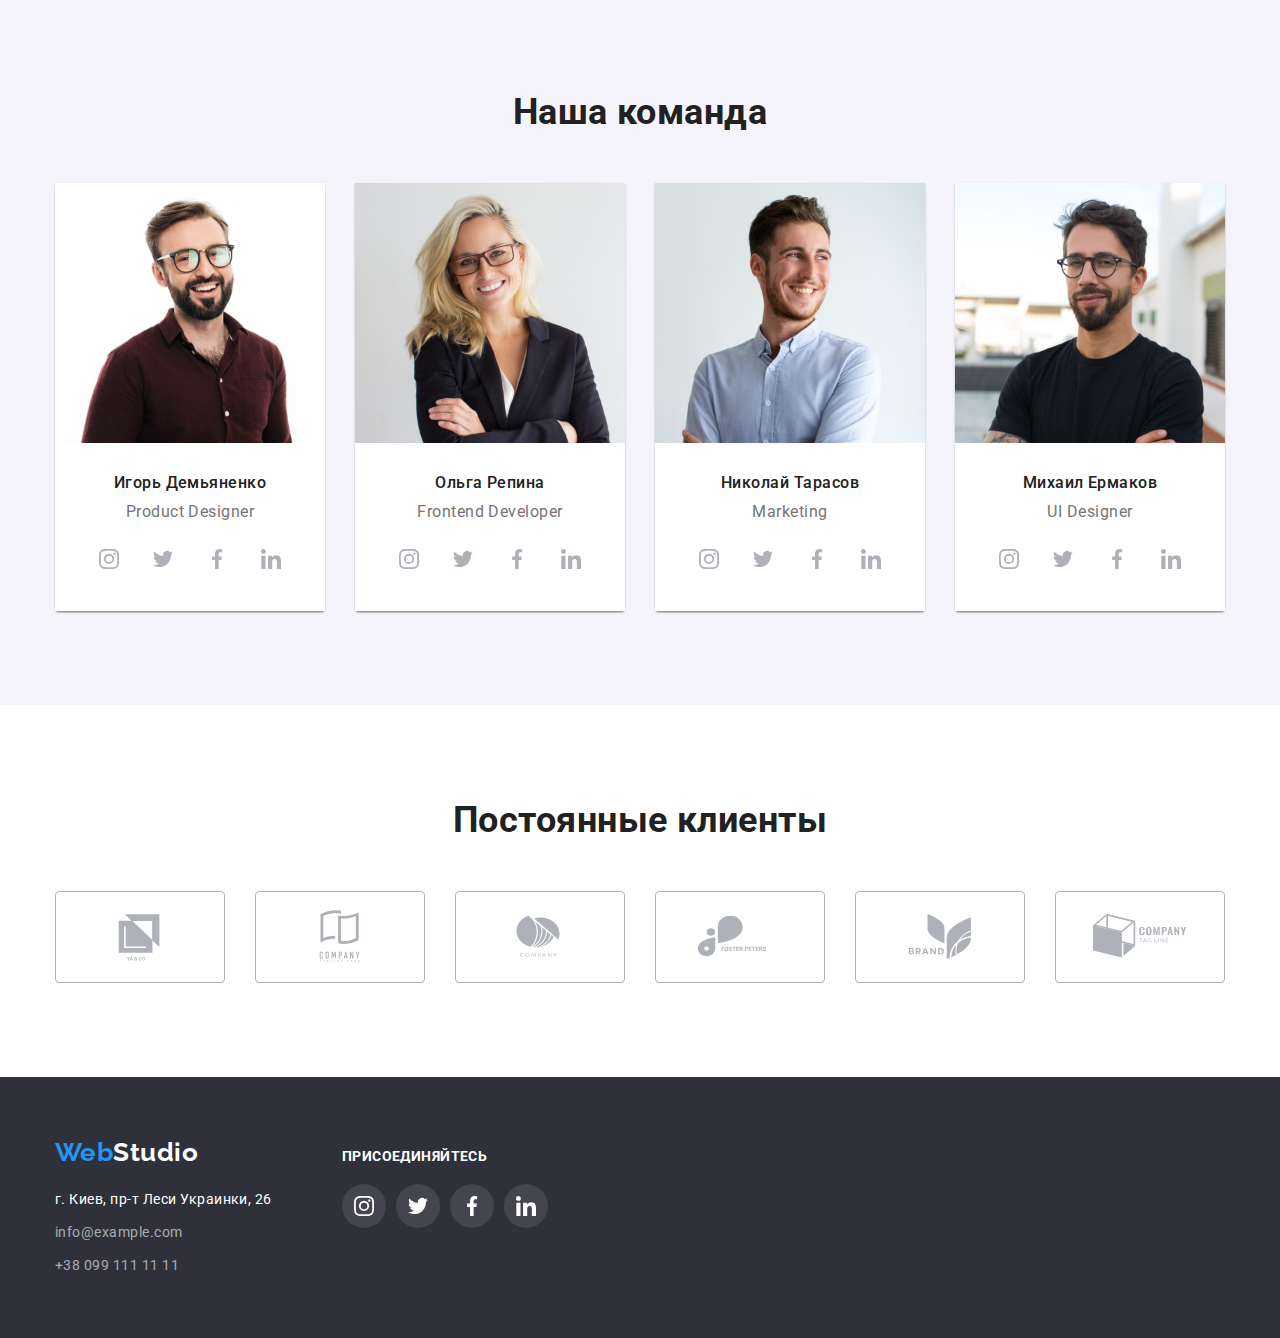
==== commit 15bbb8ca: "hw-4 finished" ====
--- a/index.html
+++ b/index.html
@@ -55,7 +55,7 @@
     <!-- Основа -->
     <main>
       <!-- Hero -->
-      <section class="hero">
+      <section class="hero overlay">
         <div class="container">
           <h1 class="hero-title">
             Эффективные решения <br />
@@ -298,37 +298,123 @@
           </ul>
         </div>
       </section>
+
+      <!-- Постоянные клиенты -->
+      <section class="customer-section section">
+        <div class="container">
+          <h2 class="section-title">Постоянные клиенты</h2>
+          <ul class="customers list">
+            <li class="customers-item">
+              <a href="" class="link">
+                <svg class="customers-icon">
+                  <use href="./images/icons.svg#icon-logo1"></use>
+                </svg>
+              </a>
+            </li>
+            <li class="customers-item">
+              <a href="" class="link">
+                <svg class="customers-icon">
+                  <use href="./images/icons.svg#icon-logo2"></use>
+                </svg>
+              </a>
+            </li>
+            <li class="customers-item">
+              <a href="" class="link">
+                <svg class="customers-icon">
+                  <use href="./images/icons.svg#icon-logo3"></use>
+                </svg>
+              </a>
+            </li>
+            <li class="customers-item">
+              <a href="" class="link">
+                <svg class="customers-icon">
+                  <use href="./images/icons.svg#icon-logo4"></use>
+                </svg>
+              </a>
+            </li>
+            <li class="customers-item">
+              <a href="" class="link">
+                <svg class="customers-icon">
+                  <use href="./images/icons.svg#icon-logo5"></use>
+                </svg>
+              </a>
+            </li>
+            <li class="customers-item">
+              <a href="" class="link">
+                <svg class="customers-icon">
+                  <use href="./images/icons.svg#icon-logo6"></use>
+                </svg>
+              </a>
+            </li>
+          </ul>
+        </div>
+      </section>
     </main>
 
     <!-- Footer -->
     <footer class="footer">
-      <div class="container">
-        <div class="logo-bottom">
-          <a lang="en" href="./index.html" class="logo link">
-            Web<span lang="en" class="logo-light link">Studio</span>
-          </a>
-        </div>
-
-        <address>
-          <ul class="contacts list">
-            <li class="contacts-item">
-              <a
-                href="https://goo.gl/maps/izuGYMJUY2H6Dhw59"
-                target="_blank"
-                rel="noopener noindex nofollow"
-                class="address link"
-                >г. Киев, пр-т Леси Украинки, 26</a
-              >
-            </li>
-            <li class="contacts-item">
-              <a lang="en" href="mailto:info@example.com" class="link">info@example.com</a>
-            </li>
-
-            <li class="contacts-item">
-              <a href="tel:+380991111111" class="link">+38 099 111 11 11</a>
-            </li>
-          </ul>
-        </address>
+      <div class="container blocks">
+        <div class="address-block">
+          <div class="logo-bottom">
+            <a lang="en" href="./index.html" class="logo link">
+              Web<span lang="en" class="logo-light link">Studio</span>
+            </a>
+          </div>
+          <address>
+            <ul class="contacts list">
+              <li class="contacts-item">
+                <a
+                  href="https://goo.gl/maps/izuGYMJUY2H6Dhw59"
+                  target="_blank"
+                  rel="noopener noindex nofollow"
+                  class="address link"
+                  >г. Киев, пр-т Леси Украинки, 26</a
+                >
+              </li>
+              <li class="contacts-item">
+                <a lang="en" href="mailto:info@example.com" class="link">info@example.com</a>
+              </li>
+
+              <li class="contacts-item">
+                <a href="tel:+380991111111" class="link">+38 099 111 11 11</a>
+              </li>
+            </ul>
+          </address>
+        </div>
+
+        <div class="soc-block">
+          <h2 class="title">Присоединяйтесь</h2>
+          <ul class="soc-block-list list">
+            <li class="soc-block-item">
+              <a href="" class="link">
+                <svg class="soc-block-icons">
+                  <use href="./images/icons.svg#icon-instagram"></use>
+                </svg>
+              </a>
+            </li>
+            <li class="soc-block-item">
+              <a href="" class="link">
+                <svg class="soc-block-icons">
+                  <use href="./images/icons.svg#icon-twitter"></use>
+                </svg>
+              </a>
+            </li>
+            <li class="soc-block-item">
+              <a href="" class="link">
+                <svg class="soc-block-icons">
+                  <use href="./images/icons.svg#icon-facebook"></use>
+                </svg>
+              </a>
+            </li>
+            <li class="soc-block-item">
+              <a href="" class="link">
+                <svg class="soc-block-icons">
+                  <use href="./images/icons.svg#icon-linkedin"></use>
+                </svg>
+              </a>
+            </li>
+          </ul>
+        </div>
       </div>
     </footer>
   </body>
--- a/css/styles.css
+++ b/css/styles.css
@@ -17,6 +17,9 @@
   --bgc-color: #f5f4fa;
   --bgc-hero-footer: #2f303a;
   --address-info-footer: rgba(255, 255, 255, 0.6);
+
+  --social-links-color: #afb1b8;
+  --customers-logo-color: #afb1b8;
 }
 
 /* Styles for index.html */
@@ -128,6 +131,7 @@
 .feedback .link {
   display: inline-flex;
   align-items: center;
+  justify-content: center;
   padding-top: 32px;
   padding-bottom: 32px;
 
@@ -209,6 +213,18 @@
   letter-spacing: 0.06em;
 
   cursor: pointer;
+}
+.overlay {
+  max-width: 1600px;
+  height: 600px;
+  margin-left: auto;
+  margin-right: auto;
+
+  background-image: linear-gradient(to right, rgba(47, 48, 58, 0.4), rgba(47, 48, 58, 0.4)),
+    url('../images/bg-hero.jpg');
+  background-size: cover;
+  background-position: center;
+  background-repeat: no-repeat;
 }
 
 /* works */
@@ -375,12 +391,18 @@
 .social-links .link {
   width: 44px;
   height: 44px;
+  color: var(--social-links-color);
   background-color: var(--white-color);
   border-radius: 50%;
   display: flex;
   align-items: center;
   justify-content: center;
 }
+.social-links .link:hover,
+.social-links .link:focus {
+  background-color: var(--accent-color);
+}
+
 .social-item + .social-item {
   margin-left: 10px;
 }
@@ -388,6 +410,53 @@
 .social-icons {
   width: 20px;
   height: 20px;
+  fill: var(--social-links-color);
+}
+/* .social-icons:hover,
+.social-icons:focus {
+  fill: var(--white-color);
+} */
+.social-links .link:hover .social-icons,
+.social-links .link:focus .social-icons {
+  fill: #ffffff;
+  background-color: var(--accent-color);
+}
+
+/* customers */
+.customers {
+  display: flex;
+  justify-content: center;
+}
+.customers .link {
+  width: 170px;
+  height: 92px;
+  display: flex;
+  align-items: center;
+  justify-content: center;
+
+  fill: var(--customers-logo-color);
+
+  border: 1px solid var(--customers-logo-color);
+  border-radius: 4px;
+}
+
+.customers-item + .customers-item {
+  margin-left: 30px;
+}
+
+.customers-icon {
+  width: 106px;
+  height: 60px;
+  fill: var(--customers-logo-color);
+}
+.customers .link:hover,
+.customers .link:focus {
+  border-color: var(--accent-color);
+}
+
+.customers .link:hover .customers-icon,
+.customers .link:focus .customers-icon {
+  fill: var(--accent-color);
 }
 /* footer */
 
@@ -426,6 +495,55 @@
 
 .contacts-item:not(:last-child) {
   margin-bottom: 9px;
+}
+
+/* social-footer */
+.blocks {
+  display: flex;
+  align-items: baseline;
+}
+.soc-block-list {
+  display: flex;
+}
+
+.soc-block {
+  margin: o;
+  margin-left: 70px;
+  width: 206px;
+  height: 80px;
+}
+.soc-block-item + .soc-block-item {
+  margin-left: 10px;
+}
+.soc-block .link {
+  width: 44px;
+  height: 44px;
+  border-radius: 50%;
+  display: flex;
+  justify-content: center;
+  align-items: center;
+  background-color: rgba(255, 255, 255, 0.1);
+}
+.soc-block .title {
+  margin: 0;
+  margin-bottom: 20px;
+
+  font-weight: 700;
+  font-size: 14px;
+  line-height: 16px;
+  letter-spacing: 0.03em;
+  text-transform: uppercase;
+  color: var(--white-color);
+}
+
+.soc-block-icons {
+  width: 20px;
+  height: 20px;
+  fill: var(--white-color);
+}
+.soc-block .link:hover,
+.soc-block .link:focus {
+  background-color: var(--accent-color);
 }
 
 /* portfolio.html */
@@ -466,6 +584,8 @@
 .filter-button:focus {
   color: var(--white-color);
   background-color: var(--accent-color);
+  box-shadow: 0px 3px 1px rgba(0, 0, 0, 0.1), 0px 1px 2px rgba(0, 0, 0, 0.08),
+    0px 2px 2px rgba(0, 0, 0, 0.12);
 }
 
 .cards {
@@ -508,3 +628,11 @@
   font-size: 16px;
   line-height: 1.88;
 }
+
+.cards-item:hover,
+.cards-item:focus {
+  border: 1px solid #eeeeee;
+  box-sizing: border-box;
+  box-shadow: 0px 1px 1px rgba(0, 0, 0, 0.12), 0px 4px 4px rgba(0, 0, 0, 0.06),
+    1px 4px 6px rgba(0, 0, 0, 0.16);
+}
